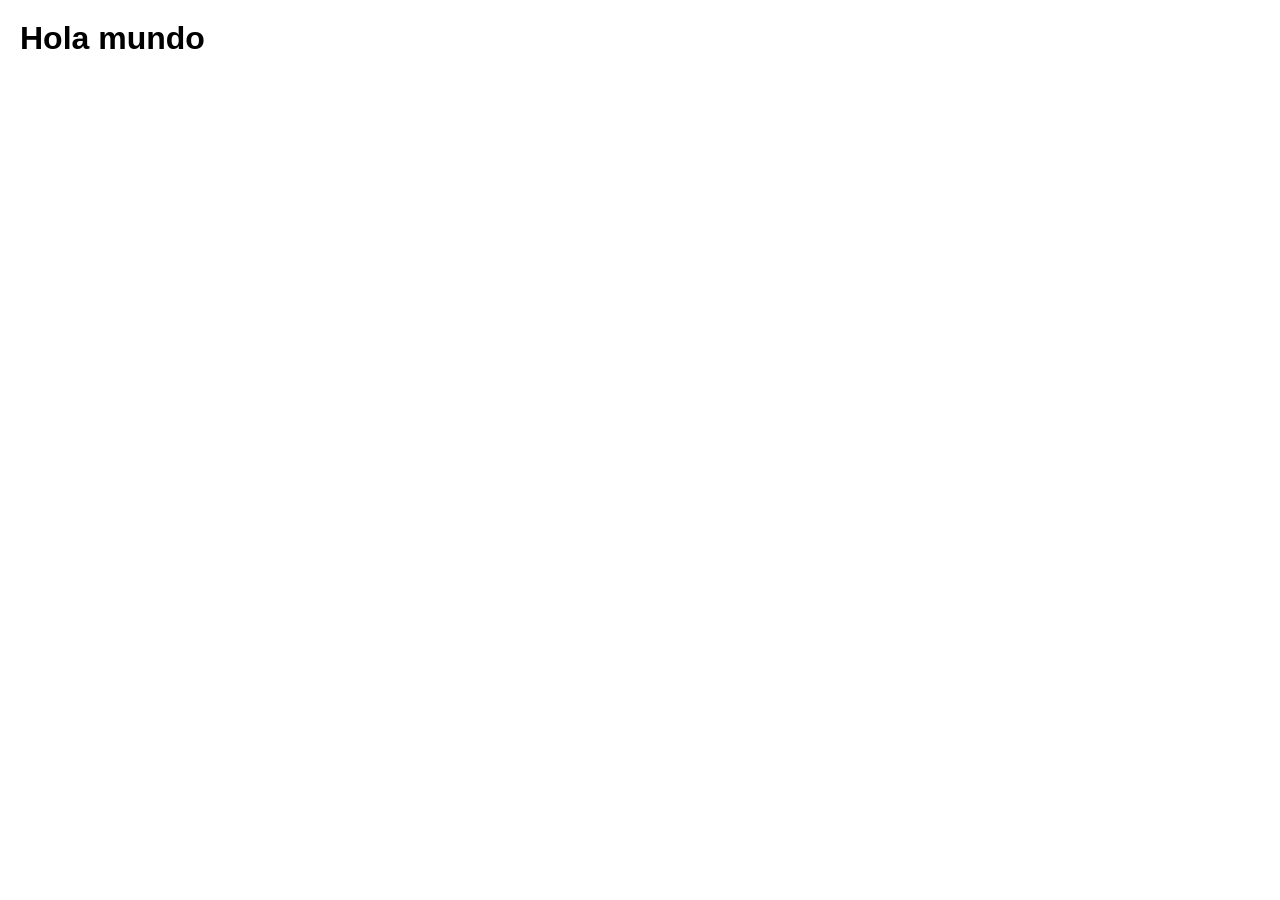
==== index.html @ d856dd9f "Se crea base de proyecto PSP - Info IAs" ====
<!DOCTYPE html>
<html lang="es">
<head>
    <meta charset="UTF-8">
    <meta name="viewport" content="width=device-width, initial-scale=1.0">
    <title>Proyecto PSP</title>

    <link rel="stylesheet" href="css/styles.css">
</head>
<body>

    <h1>Hola mundo</h1>

    <script src="js/app.js"></script>
</body>
</html>
---- css/styles.css ----
* {
    margin: 0;
    padding: 0;
    box-sizing: border-box;
}

body {
    font-family: Arial, sans-serif;
    padding: 20px;
}
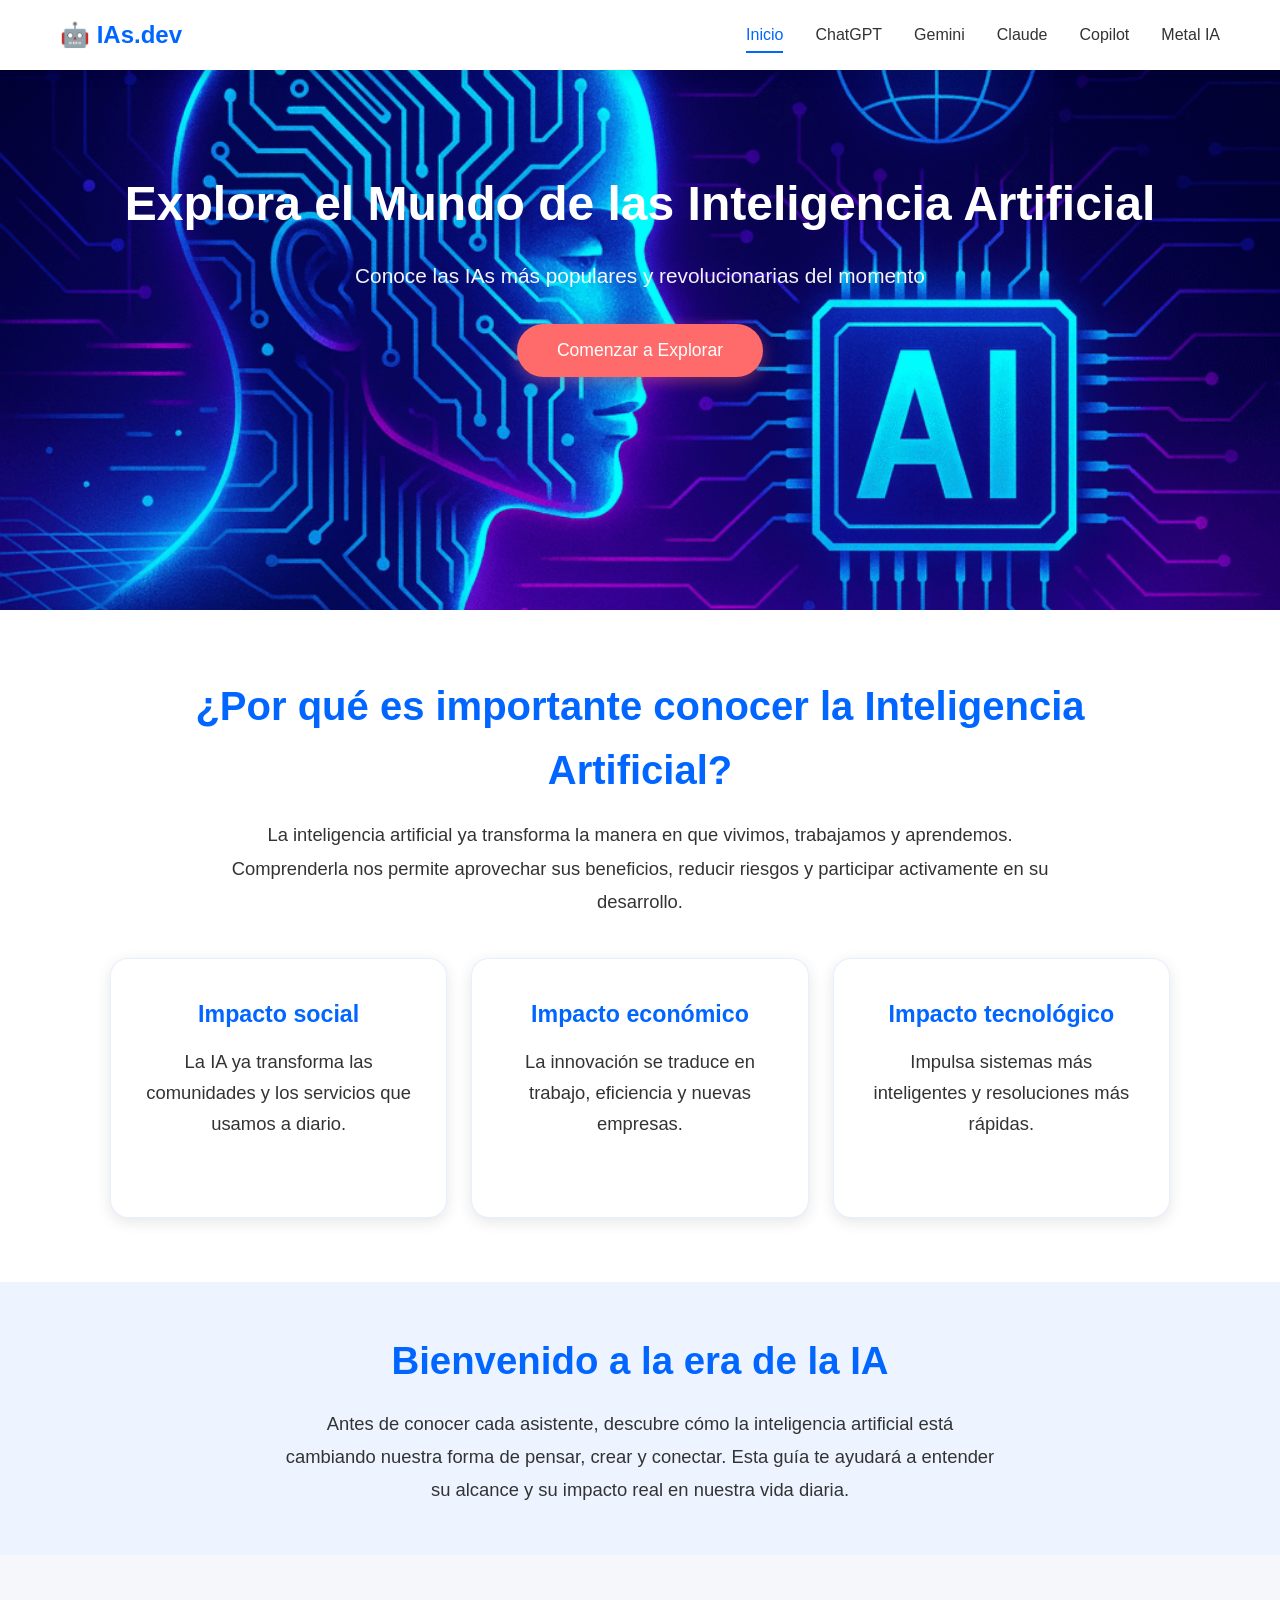
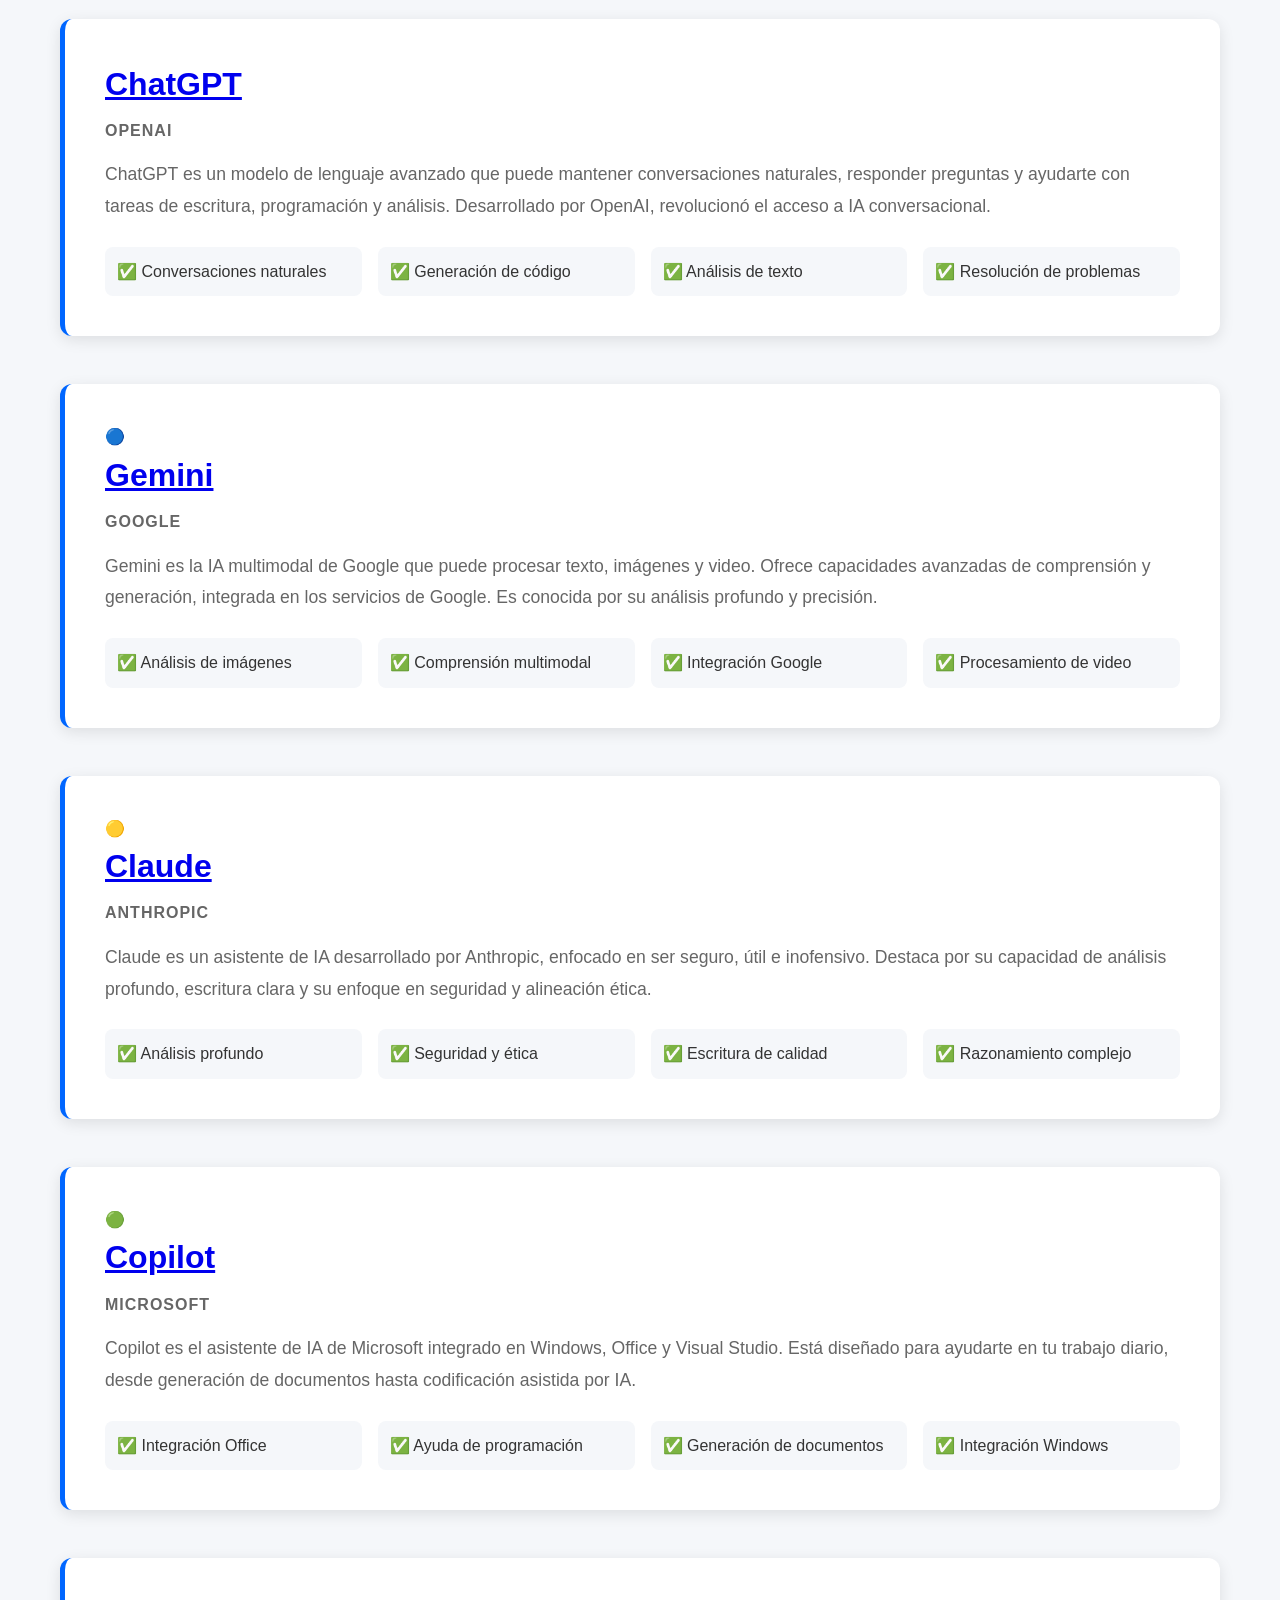
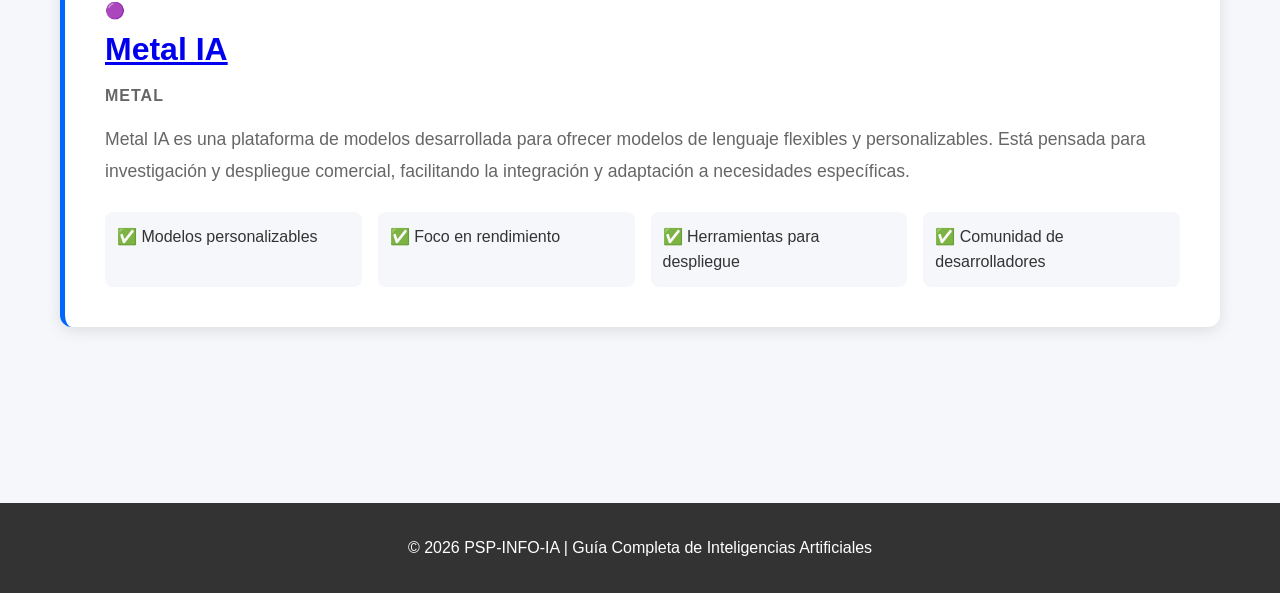
==== commit 7e0b5da0: "New Original nueva" ====
--- a/index.html
+++ b/index.html
@@ -3,13 +3,176 @@
 <head>
     <meta charset="UTF-8">
     <meta name="viewport" content="width=device-width, initial-scale=1.0">
-    <title>Proyecto PSP</title>
-
+    <title></title>
     <link rel="stylesheet" href="css/styles.css">
 </head>
 <body>
+    <!-- Navegación Principal -->
+    <nav class="navbar">
+        <div class="container">
+            <div class="nav-logo">🤖 IAs.dev</div>
+            <ul class="nav-menu">
+                <li><a href="index.html" class="nav-link active">Inicio</a></li>
+                <li><a href="chatgpt.html" class="nav-link">ChatGPT</a></li>
+                <li><a href="gemini.base.html" class="nav-link">Gemini</a></li>
+                <li><a href="claude.html" class="nav-link">Claude</a></li>
+                <li><a href="copilot.base.html" class="nav-link">Copilot</a></li>
+                <li><a href="metal-ia.html" class="nav-link">Metal IA</a></li>
+            </ul>
+        </div>
+    </nav>
 
-    <h1>Hola mundo</h1>
+    <!-- Sección Hero -->
+    <section id="inicio" class="hero">
+        <div class="hero-content">
+            <h1>Explora el Mundo de las Inteligencia Artificial</h1>
+            <p>Conoce las IAs más populares y revolucionarias del momento</p>
+            <button class="cta-button">Comenzar a Explorar</button>
+        </div>
+    </section>
+
+    <!-- Sección Importancia IA -->
+    <section class="importance-section">
+        <div class="container importance-content">
+            <h2>¿Por qué es importante conocer la Inteligencia Artificial?</h2>
+            <p>La inteligencia artificial ya transforma la manera en que vivimos, trabajamos y aprendemos. Comprenderla nos permite aprovechar sus beneficios, reducir riesgos y participar activamente en su desarrollo.</p>
+            <div class="importance-grid">
+                <div class="flip-card">
+                    <div class="flip-card-inner">
+                        <div class="flip-card-front">
+                            <h3>Impacto social</h3>
+                            <p>La IA ya transforma las comunidades y los servicios que usamos a diario.</p>
+                        </div>
+                        <div class="flip-card-back">
+                            <h3>Impacto social</h3>
+                            <p>La IA mejora la atención médica, la educación y la accesibilidad para millones de personas. Facilita diagnósticos más rápidos, personaliza el aprendizaje y abre nuevas oportunidades para todos.</p>
+                        </div>
+                    </div>
+                </div>
+                <div class="flip-card">
+                    <div class="flip-card-inner">
+                        <div class="flip-card-front">
+                            <h3>Impacto económico</h3>
+                            <p>La innovación se traduce en trabajo, eficiencia y nuevas empresas.</p>
+                        </div>
+                        <div class="flip-card-back">
+                            <h3>Impacto económico</h3>
+                            <p>Automatiza procesos, impulsa nuevas industrias y ayuda a empresas a ser más eficientes y competitivas, generando productividad y crecimiento en múltiples sectores.</p>
+                        </div>
+                    </div>
+                </div>
+                <div class="flip-card">
+                    <div class="flip-card-inner">
+                        <div class="flip-card-front">
+                            <h3>Impacto tecnológico</h3>
+                            <p>Impulsa sistemas más inteligentes y resoluciones más rápidas.</p>
+                        </div>
+                        <div class="flip-card-back">
+                            <h3>Impacto tecnológico</h3>
+                            <p>Potencia el desarrollo de sistemas más inteligentes, seguros y capaces de resolver problemas complejos en salud, industria, transporte y ciencia.</p>
+                        </div>
+                    </div>
+                </div>
+            </div>
+        </div>
+    </section>
+
+    <!-- Sección Introductoria -->
+    <section class="intro-section">
+        <div class="container intro-content">
+            <h2>Bienvenido a la era de la IA</h2>
+            <p>Antes de conocer cada asistente, descubre cómo la inteligencia artificial está cambiando nuestra forma de pensar, crear y conectar. Esta guía te ayudará a entender su alcance y su impacto real en nuestra vida diaria.</p>
+        </div>
+    </section>
+
+    <!-- Contenido Principal -->
+    <main class="container main-content">
+        <!-- ChatGPT -->
+        <section id="chatgpt" class="ia-section">
+            <div class="ia-card">
+                <div class="ia-icon"></div>
+                <h2><a href="chatgpt.html">ChatGPT</a></h2>
+                <p class="ia-company">OpenAI</p>
+                <p class="ia-description">ChatGPT es un modelo de lenguaje avanzado que puede mantener conversaciones naturales, responder preguntas y ayudarte con tareas de escritura, programación y análisis. Desarrollado por OpenAI, revolucionó el acceso a IA conversacional.</p>
+                <ul class="ia-features">
+                    <li>✅ Conversaciones naturales</li>
+                    <li>✅ Generación de código</li>
+                    <li>✅ Análisis de texto</li>
+                    <li>✅ Resolución de problemas</li>
+                </ul>
+            </div>
+        </section>
+
+        <!-- Gemini -->
+        <section id="gemini" class="ia-section">
+            <div class="ia-card">
+                <div class="ia-icon">🔵</div>
+                <h2><a href="gemini.base.html">Gemini</a></h2>
+                <p class="ia-company">Google</p>
+                <p class="ia-description">Gemini es la IA multimodal de Google que puede procesar texto, imágenes y video. Ofrece capacidades avanzadas de comprensión y generación, integrada en los servicios de Google. Es conocida por su análisis profundo y precisión.</p>
+                <ul class="ia-features">
+                    <li>✅ Análisis de imágenes</li>
+                    <li>✅ Comprensión multimodal</li>
+                    <li>✅ Integración Google</li>
+                    <li>✅ Procesamiento de video</li>
+                </ul>
+            </div>
+        </section>
+
+        <!-- Claude -->
+        <section id="claude" class="ia-section">
+            <div class="ia-card">
+                <div class="ia-icon">🟡</div>
+                <h2><a href="claude.html">Claude</a></h2>
+                <p class="ia-company">Anthropic</p>
+                <p class="ia-description">Claude es un asistente de IA desarrollado por Anthropic, enfocado en ser seguro, útil e inofensivo. Destaca por su capacidad de análisis profundo, escritura clara y su enfoque en seguridad y alineación ética.</p>
+                <ul class="ia-features">
+                    <li>✅ Análisis profundo</li>
+                    <li>✅ Seguridad y ética</li>
+                    <li>✅ Escritura de calidad</li>
+                    <li>✅ Razonamiento complejo</li>
+                </ul>
+            </div>
+        </section>
+
+        <!-- Copilot -->
+        <section id="copilot" class="ia-section">
+            <div class="ia-card">
+                <div class="ia-icon">🟢</div>
+                <h2><a href="copilot.base.html">Copilot</a></h2>
+                <p class="ia-company">Microsoft</p>
+                <p class="ia-description">Copilot es el asistente de IA de Microsoft integrado en Windows, Office y Visual Studio. Está diseñado para ayudarte en tu trabajo diario, desde generación de documentos hasta codificación asistida por IA.</p>
+                <ul class="ia-features">
+                    <li>✅ Integración Office</li>
+                    <li>✅ Ayuda de programación</li>
+                    <li>✅ Generación de documentos</li>
+                    <li>✅ Integración Windows</li>
+                </ul>
+            </div>
+        </section>
+
+        <!-- Metal IA -->
+        <section id="metal-ia" class="ia-section">
+            <div class="ia-card">
+                <div class="ia-icon">🟣</div>
+                <h2><a href="metal-ia.html">Metal IA</a></h2>
+                <p class="ia-company">Metal</p>
+                <p class="ia-description">Metal IA es una plataforma de modelos desarrollada para ofrecer modelos de lenguaje flexibles y personalizables. Está pensada para investigación y despliegue comercial, facilitando la integración y adaptación a necesidades específicas.</p>
+                <ul class="ia-features">
+                    <li>✅ Modelos personalizables</li>
+                    <li>✅ Foco en rendimiento</li>
+                    <li>✅ Herramientas para despliegue</li>
+                    <li>✅ Comunidad de desarrolladores</li>
+                </ul>
+            </div>
+        </section>
+
+    </main>
+
+    <!-- Footer -->
+    <footer class="footer">
+        <p>&copy; 2026 PSP-INFO-IA | Guía Completa de Inteligencias Artificiales</p>
+    </footer>
 
     <script src="js/app.js"></script>
 </body>
--- a/css/styles.css
+++ b/css/styles.css
@@ -4,7 +4,431 @@
     box-sizing: border-box;
 }
 
+:root {
+    --primary-color: #0066ff;
+    --secondary-color: #ff6b6b;
+    --bg-color: #f5f7fa;
+    --text-color: #333;
+    --light-text: #666;
+    --white: #ffffff;
+    --shadow: 0 4px 15px rgba(0, 0, 0, 0.1);
+    --transition: all 0.3s ease;
+}
+
+html {
+    scroll-behavior: smooth;
+}
+
 body {
-    font-family: Arial, sans-serif;
-    padding: 20px;
+    font-family: 'Segoe UI', Tahoma, Geneva, Verdana, sans-serif;
+    color: var(--text-color);
+    background-color: var(--bg-color);
+    line-height: 1.6;
+}
+
+.container {
+    max-width: 1200px;
+    margin: 0 auto;
+    padding: 0 20px;
+}
+
+/* Navegación */
+.navbar {
+    background-color: var(--white);
+    box-shadow: var(--shadow);
+    position: sticky;
+    top: 0;
+    z-index: 1000;
+}
+
+.navbar .container {
+    display: flex;
+    justify-content: space-between;
+    align-items: center;
+    padding: 1rem 20px;
+}
+
+.nav-logo {
+    font-size: 1.5rem;
+    font-weight: bold;
+    color: var(--primary-color);
+}
+
+.nav-menu {
+    display: flex;
+    list-style: none;
+    gap: 2rem;
+    flex-wrap: wrap;
+}
+
+.nav-link {
+    text-decoration: none;
+    color: var(--text-color);
+    font-weight: 500;
+    transition: var(--transition);
+    padding: 0.5rem 0;
+    border-bottom: 2px solid transparent;
+}
+
+.nav-link:hover,
+.nav-link.active {
+    color: var(--primary-color);
+    border-bottom-color: var(--primary-color);
+}
+
+/* Sección Hero */
+.hero {
+    background-image: url("../images/Fondo-index.png");
+    background-size: cover;
+    background-position: center;
+    background-repeat: no-repeat;
+    padding: 6rem 20px;
+    text-align: center;
+    min-height: 60vh;
+    color: var(--white);
+}
+
+.hero-content h1 {
+    font-size: 3rem;
+    margin-bottom: 1rem;
+    animation: slideDown 0.8s ease;
+}
+
+.hero-content p {
+    font-size: 1.3rem;
+    margin-bottom: 2rem;
+    opacity: 0.95;
+}
+
+.cta-button {
+    background-color: var(--secondary-color);
+    color: var(--white);
+    border: none;
+    padding: 1rem 2.5rem;
+    font-size: 1.1rem;
+    border-radius: 50px;
+    cursor: pointer;
+    transition: var(--transition);
+    box-shadow: 0 4px 15px rgba(255, 107, 107, 0.4);
+}
+
+.cta-button:hover {
+    background-color: #ff5252;
+    transform: translateY(-2px);
+    box-shadow: 0 6px 20px rgba(255, 107, 107, 0.6);
+}
+
+/* Sección Importancia IA */
+.importance-section {
+    background-color: rgba(255, 255, 255, 0.96);
+    padding: 4rem 0;
+}
+
+.importance-content {
+    max-width: 1100px;
+    margin: 0 auto;
+    text-align: center;
+}
+
+.importance-section h2 {
+    font-size: 2.5rem;
+    color: var(--primary-color);
+    margin-bottom: 1rem;
+}
+
+.importance-section p {
+    color: var(--text-color);
+    font-size: 1.15rem;
+    line-height: 1.8;
+    max-width: 820px;
+    margin: 0 auto 2.5rem;
+}
+
+.importance-grid {
+    display: grid;
+    grid-template-columns: repeat(3, minmax(220px, 1fr));
+    gap: 1.5rem;
+}
+
+.intro-section {
+    background-color: #eef4ff;
+    padding: 3rem 0;
+}
+
+.intro-content {
+    max-width: 900px;
+    margin: 0 auto;
+    text-align: center;
+}
+
+.intro-section h2 {
+    font-size: 2.4rem;
+    color: var(--primary-color);
+    margin-bottom: 1rem;
+}
+
+.intro-section p {
+    color: var(--text-color);
+    font-size: 1.15rem;
+    line-height: 1.8;
+    margin: 0 auto;
+    max-width: 720px;
+}
+
+.flip-card {
+    perspective: 1200px;
+}
+
+.flip-card-inner {
+    position: relative;
+    width: 100%;
+    min-height: 260px;
+    text-align: center;
+    transition: transform 0.65s ease;
+    transform-style: preserve-3d;
+    border-radius: 18px;
+}
+
+.flip-card:hover .flip-card-inner {
+    transform: rotateY(180deg);
+}
+
+.flip-card-front,
+.flip-card-back {
+    position: absolute;
+    inset: 0;
+    display: flex;
+    flex-direction: column;
+    justify-content: center;
+    align-items: center;
+    padding: 1.75rem;
+    border-radius: 18px;
+    backface-visibility: hidden;
+}
+
+.flip-card-front {
+    background-color: var(--white);
+    border: 1px solid rgba(0, 102, 255, 0.1);
+    box-shadow: var(--shadow);
+}
+
+.flip-card-back {
+    background: linear-gradient(135deg, rgba(0, 102, 255, 0.95), rgba(0, 79, 255, 0.85));
+    color: var(--white);
+    transform: rotateY(180deg);
+    box-shadow: 0 16px 35px rgba(0, 0, 0, 0.15);
+}
+
+.flip-card h3 {
+    font-size: 1.45rem;
+    margin-bottom: 0.8rem;
+    color: var(--primary-color);
+}
+
+.flip-card-back h3 {
+    color: #ffffff;
+}
+
+.flip-card p {
+    line-height: 1.7;
+    max-width: 280px;
+}
+
+.flip-card-front p {
+    color: var(--text-color);
+}
+
+.flip-card-back p {
+    color: rgba(255, 255, 255, 0.95);
+}
+
+/* Contenido Principal */
+.main-content {
+    padding: 4rem 20px;
+}
+
+.ia-section {
+    margin-bottom: 3rem;
+    scroll-margin-top: 80px;
+}
+
+.ia-card {
+    background-color: var(--white);
+    border-radius: 12px;
+    padding: 2.5rem;
+    box-shadow: var(--shadow);
+    transition: var(--transition);
+    border-left: 5px solid var(--primary-color);
+}
+
+.ia-card:hover {
+    transform: translateY(-5px);
+    box-shadow: 0 8px 25px rgba(0, 0, 0, 0.15);
+}
+
+    .ia-card-image {
+        width: 100%;
+        border-radius: 12px;
+        margin-bottom: 1.25rem;
+        box-shadow: var(--shadow);
+        object-fit: cover;
+    }
+
+.ia-card h2 {
+    font-size: 2rem;
+    margin-bottom: 0.5rem;
+    color: var(--primary-color);
+}
+
+.ia-company {
+    font-size: 1rem;
+    color: var(--light-text);
+    font-weight: 600;
+    margin-bottom: 1rem;
+    text-transform: uppercase;
+    letter-spacing: 1px;
+}
+
+.ia-description {
+    font-size: 1.1rem;
+    color: var(--light-text);
+    margin-bottom: 1.5rem;
+    line-height: 1.8;
+}
+
+.ia-features {
+    list-style: none;
+    display: grid;
+    grid-template-columns: repeat(auto-fit, minmax(200px, 1fr));
+    gap: 1rem;
+}
+
+.ia-features li {
+    padding: 0.75rem;
+    background-color: var(--bg-color);
+    border-radius: 8px;
+    font-weight: 500;
+    transition: var(--transition);
+}
+
+.ia-features li:hover {
+    background-color: #e6f2ff;
+    padding-left: 1.5rem;
+}
+
+/* Footer */
+.footer {
+    background-color: var(--text-color);
+    color: var(--white);
+    text-align: center;
+    padding: 2rem;
+    margin-top: 4rem;
+}
+
+/* Animaciones */
+@keyframes slideDown {
+    from {
+        opacity: 0;
+        transform: translateY(-20px);
+    }
+    to {
+        opacity: 1;
+        transform: translateY(0);
+    }
+}
+
+/* Responsive */
+@media (max-width: 768px) {
+    .nav-menu {
+        gap: 1rem;
+        font-size: 0.9rem;
+    }
+
+    .hero-content h1 {
+        font-size: 2rem;
+    }
+
+    .hero-content p {
+        font-size: 1.1rem;
+    }
+
+    .ia-card {
+        padding: 1.5rem;
+    }
+
+    .ia-card h2 {
+        font-size: 1.5rem;
+    }
+
+    .ia-features {
+        grid-template-columns: 1fr;
+    }
+}
+
+/* Página IA - layout */
+.hero img.hero-image {
+    width: 100%;
+    max-height: 360px;
+    object-fit: cover;
+    border-radius: 12px;
+    box-shadow: var(--shadow);
+    margin-top: 1rem;
+}
+
+.ia-grid {
+    display: grid;
+    grid-template-columns: 1fr 1.2fr;
+    gap: 2rem;
+    align-items: start;
+}
+
+.ia-left img {
+    width: 100%;
+    border-radius: 12px;
+    box-shadow: var(--shadow);
+}
+
+.ia-right {
+    display: flex;
+    flex-direction: column;
+    gap: 1rem;
+}
+
+.section-title {
+    font-size: 1.4rem;
+    color: var(--primary-color);
+    margin-bottom: 0.5rem;
+}
+
+.pros-cons {
+    display: grid;
+    grid-template-columns: 1fr 1fr;
+    gap: 1rem;
+}
+
+.pros-cons .card {
+    background: var(--white);
+    padding: 1rem;
+    border-radius: 10px;
+    box-shadow: var(--shadow);
+}
+
+.example-code {
+    background: #0b1220;
+    color: #d6f8ff;
+    padding: 1rem;
+    border-radius: 8px;
+    font-family: 'Courier New', monospace;
+    font-size: 0.95rem;
+    overflow-x: auto;
+}
+
+@media (max-width: 900px) {
+    .ia-grid {
+        grid-template-columns: 1fr;
+    }
+
+    .pros-cons {
+        grid-template-columns: 1fr;
+    }
 }
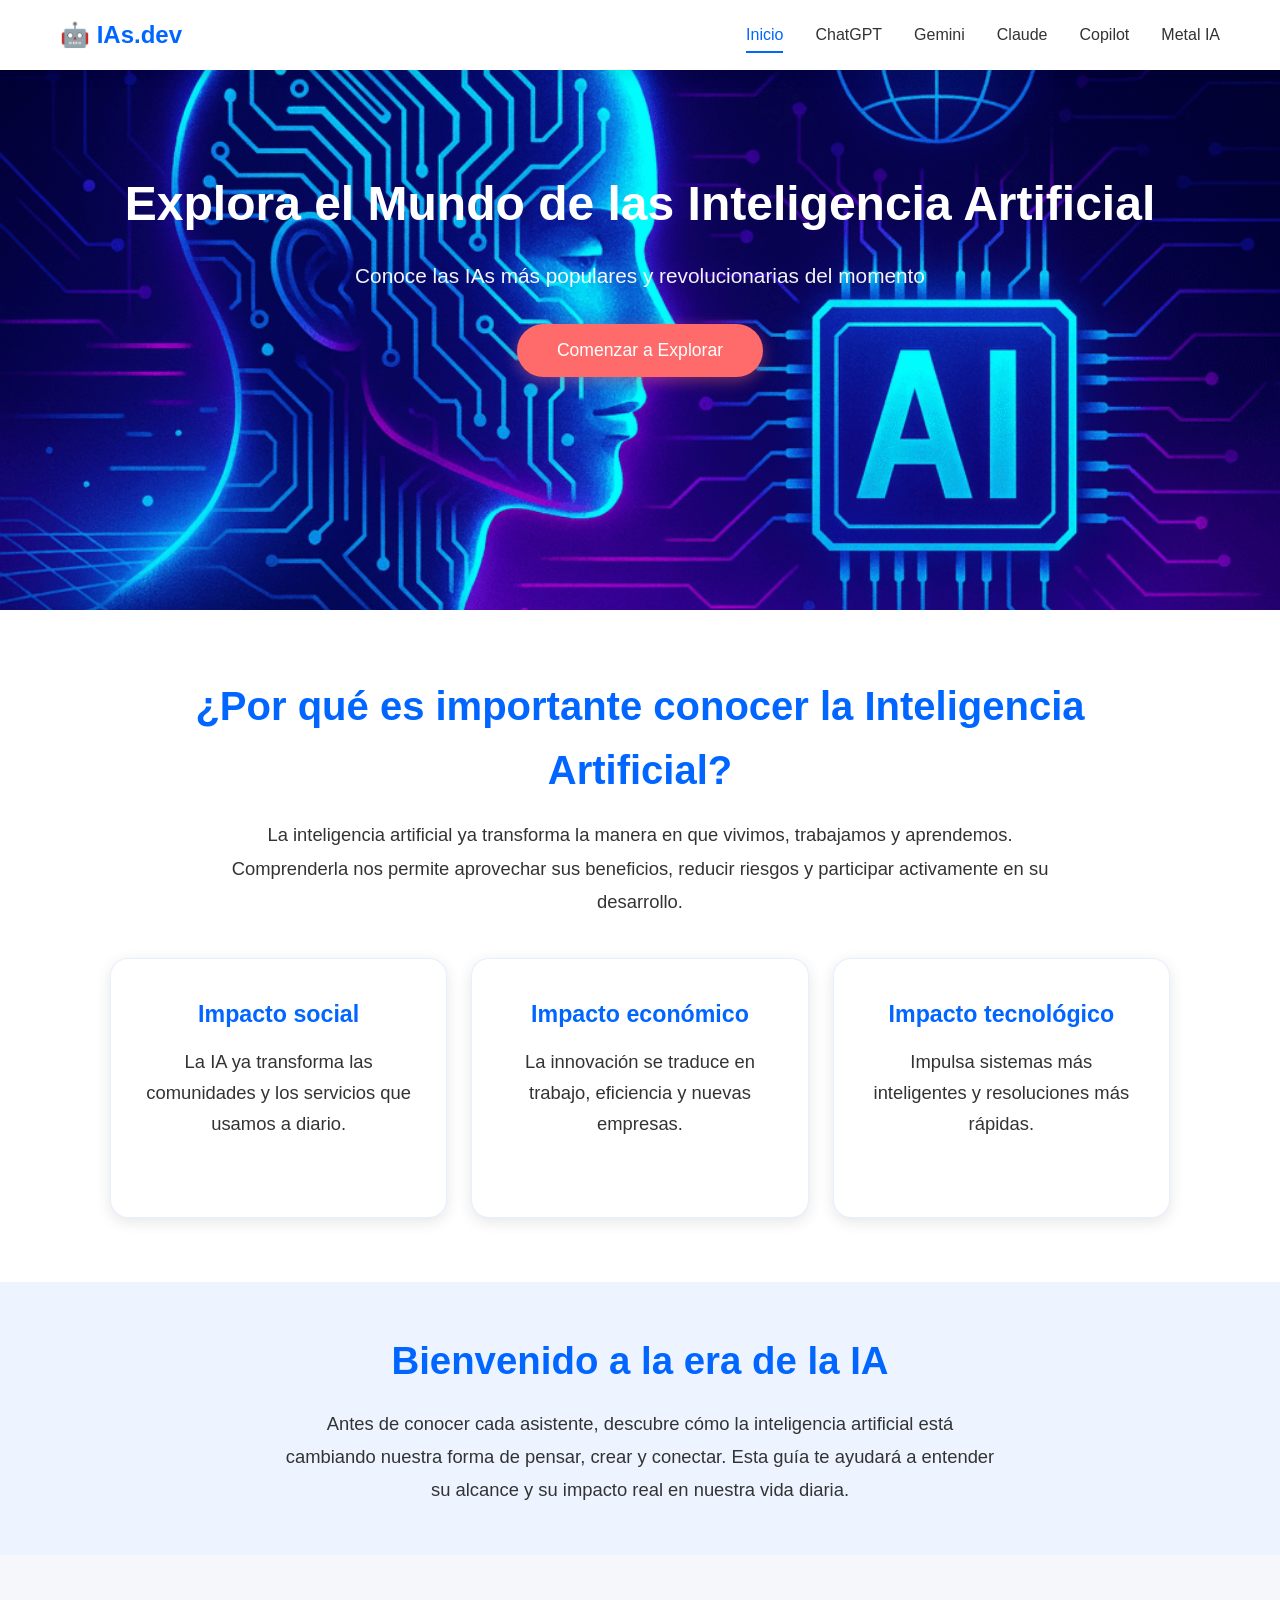
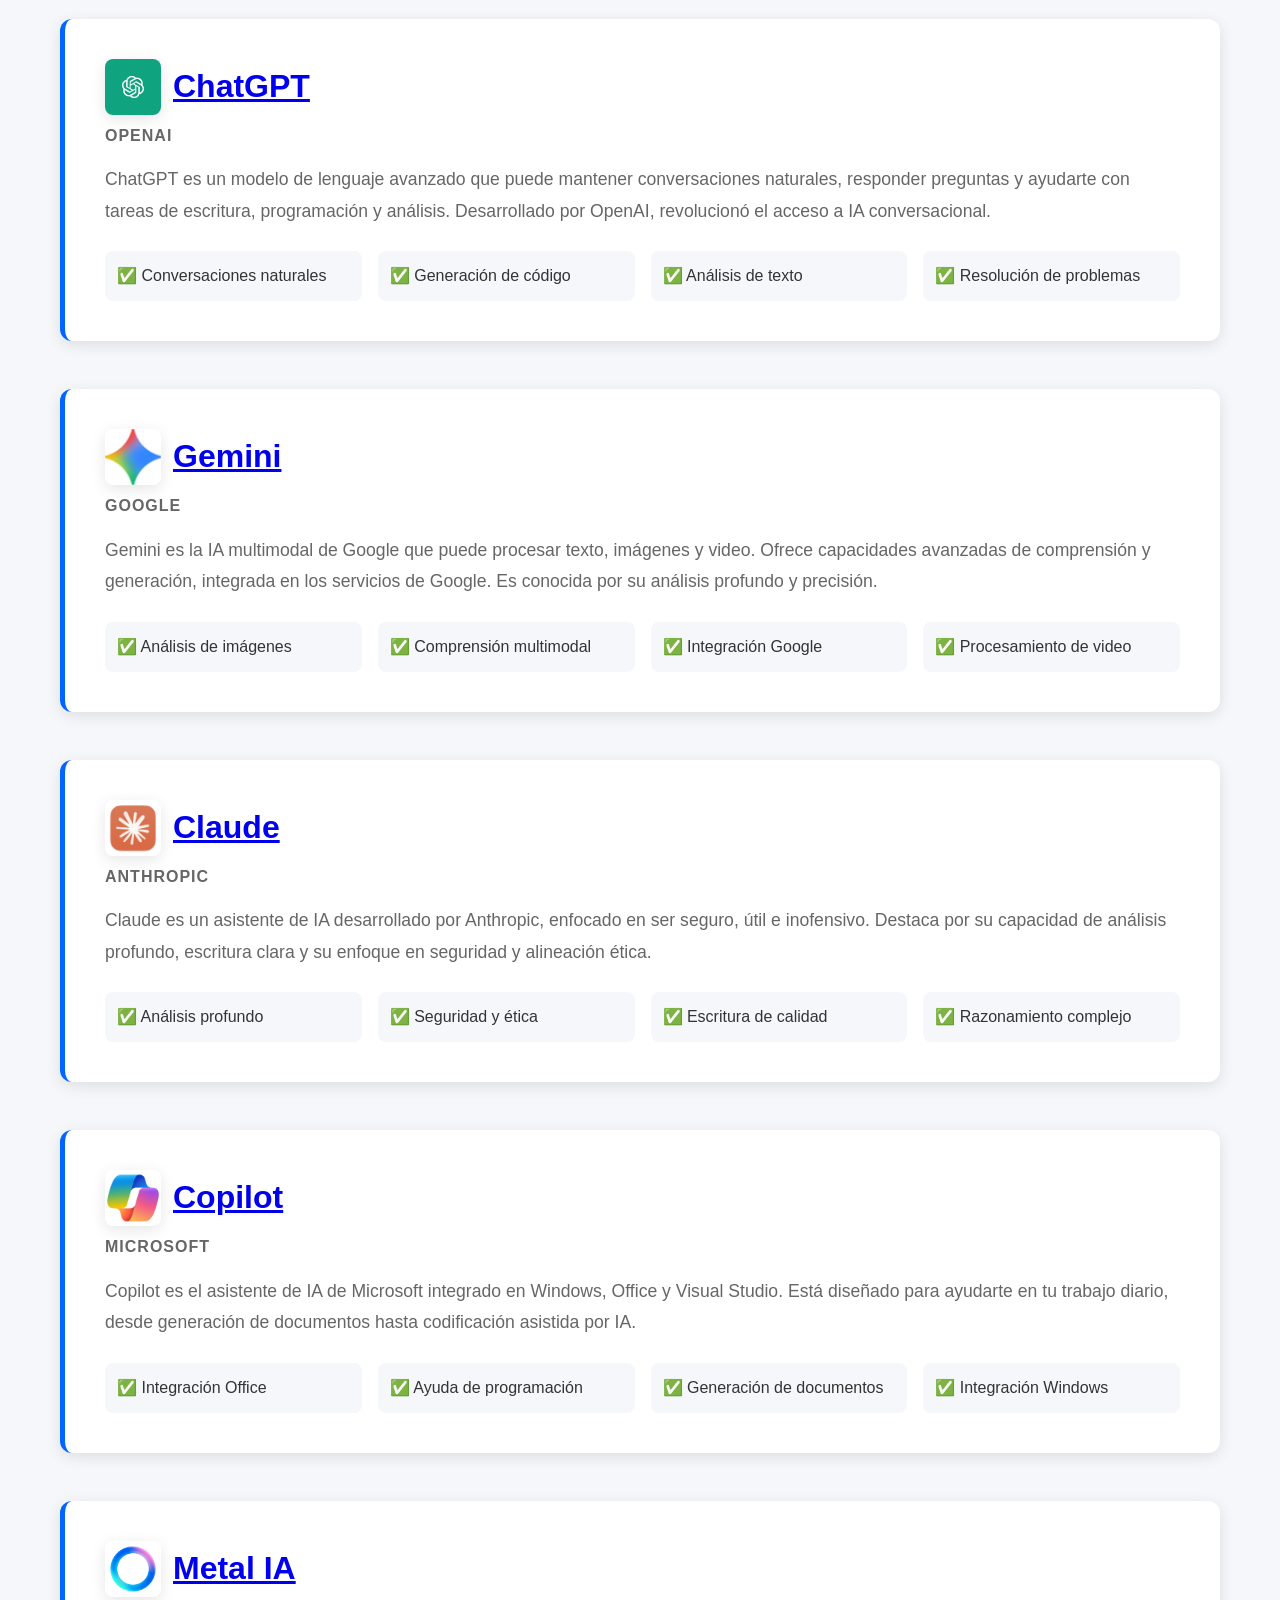
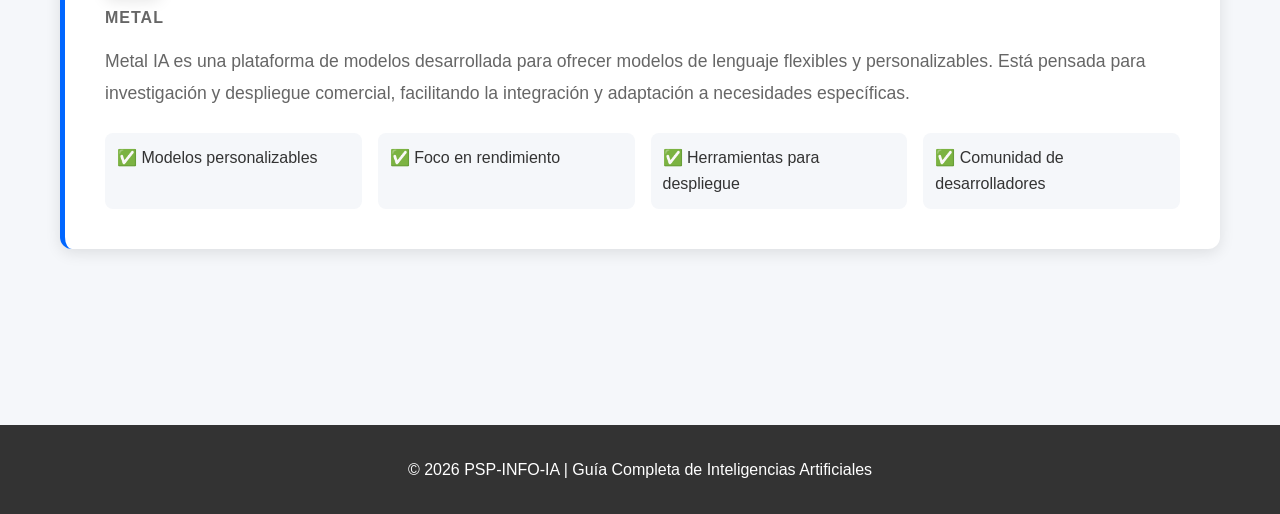
==== commit f29f73d9: "New Comen Cambios en la interfaz del Index y termine mi seccion en Meta" ====
--- a/index.html
+++ b/index.html
@@ -90,8 +90,10 @@
         <!-- ChatGPT -->
         <section id="chatgpt" class="ia-section">
             <div class="ia-card">
-                <div class="ia-icon"></div>
-                <h2><a href="chatgpt.html">ChatGPT</a></h2>
+                <div class="ia-header">
+                    <img src="images/ChatGPT.webp" alt="ChatGPT" class="ia-logo">
+                    <h2><a href="chatgpt.html">ChatGPT</a></h2>
+                </div>
                 <p class="ia-company">OpenAI</p>
                 <p class="ia-description">ChatGPT es un modelo de lenguaje avanzado que puede mantener conversaciones naturales, responder preguntas y ayudarte con tareas de escritura, programación y análisis. Desarrollado por OpenAI, revolucionó el acceso a IA conversacional.</p>
                 <ul class="ia-features">
@@ -106,8 +108,10 @@
         <!-- Gemini -->
         <section id="gemini" class="ia-section">
             <div class="ia-card">
-                <div class="ia-icon">🔵</div>
-                <h2><a href="gemini.base.html">Gemini</a></h2>
+                <div class="ia-header">
+                    <img src="images/gemini.jpg" alt="Gemini" class="ia-logo">
+                    <h2><a href="gemini.base.html">Gemini</a></h2>
+                </div>
                 <p class="ia-company">Google</p>
                 <p class="ia-description">Gemini es la IA multimodal de Google que puede procesar texto, imágenes y video. Ofrece capacidades avanzadas de comprensión y generación, integrada en los servicios de Google. Es conocida por su análisis profundo y precisión.</p>
                 <ul class="ia-features">
@@ -122,8 +126,10 @@
         <!-- Claude -->
         <section id="claude" class="ia-section">
             <div class="ia-card">
-                <div class="ia-icon">🟡</div>
-                <h2><a href="claude.html">Claude</a></h2>
+                <div class="ia-header">
+                    <img src="images/claude.avif" alt="Claude" class="ia-logo">
+                    <h2><a href="claude.html">Claude</a></h2>
+                </div>
                 <p class="ia-company">Anthropic</p>
                 <p class="ia-description">Claude es un asistente de IA desarrollado por Anthropic, enfocado en ser seguro, útil e inofensivo. Destaca por su capacidad de análisis profundo, escritura clara y su enfoque en seguridad y alineación ética.</p>
                 <ul class="ia-features">
@@ -138,8 +144,10 @@
         <!-- Copilot -->
         <section id="copilot" class="ia-section">
             <div class="ia-card">
-                <div class="ia-icon">🟢</div>
-                <h2><a href="copilot.base.html">Copilot</a></h2>
+                <div class="ia-header">
+                    <img src="images/copilot.webp" alt="Copilot" class="ia-logo">
+                    <h2><a href="copilot.base.html">Copilot</a></h2>
+                </div>
                 <p class="ia-company">Microsoft</p>
                 <p class="ia-description">Copilot es el asistente de IA de Microsoft integrado en Windows, Office y Visual Studio. Está diseñado para ayudarte en tu trabajo diario, desde generación de documentos hasta codificación asistida por IA.</p>
                 <ul class="ia-features">
@@ -154,8 +162,10 @@
         <!-- Metal IA -->
         <section id="metal-ia" class="ia-section">
             <div class="ia-card">
-                <div class="ia-icon">🟣</div>
-                <h2><a href="metal-ia.html">Metal IA</a></h2>
+                <div class="ia-header">
+                    <img src="images/meta.jpg" alt="Metal IA" class="ia-logo">
+                    <h2><a href="metal-ia.html">Metal IA</a></h2>
+                </div>
                 <p class="ia-company">Metal</p>
                 <p class="ia-description">Metal IA es una plataforma de modelos desarrollada para ofrecer modelos de lenguaje flexibles y personalizables. Está pensada para investigación y despliegue comercial, facilitando la integración y adaptación a necesidades específicas.</p>
                 <ul class="ia-features">
--- a/css/styles.css
+++ b/css/styles.css
@@ -280,6 +280,26 @@
     color: var(--primary-color);
 }
 
+/* Header for IA logo + name */
+.ia-header {
+    display: flex;
+    align-items: center;
+    gap: 12px;
+    margin-bottom: 0.5rem;
+}
+
+.ia-logo {
+    width: 56px;
+    height: 56px;
+    object-fit: cover;
+    border-radius: 8px;
+    box-shadow: var(--shadow);
+}
+
+.ia-header h2 {
+    margin: 0;
+}
+
 .ia-company {
     font-size: 1rem;
     color: var(--light-text);
